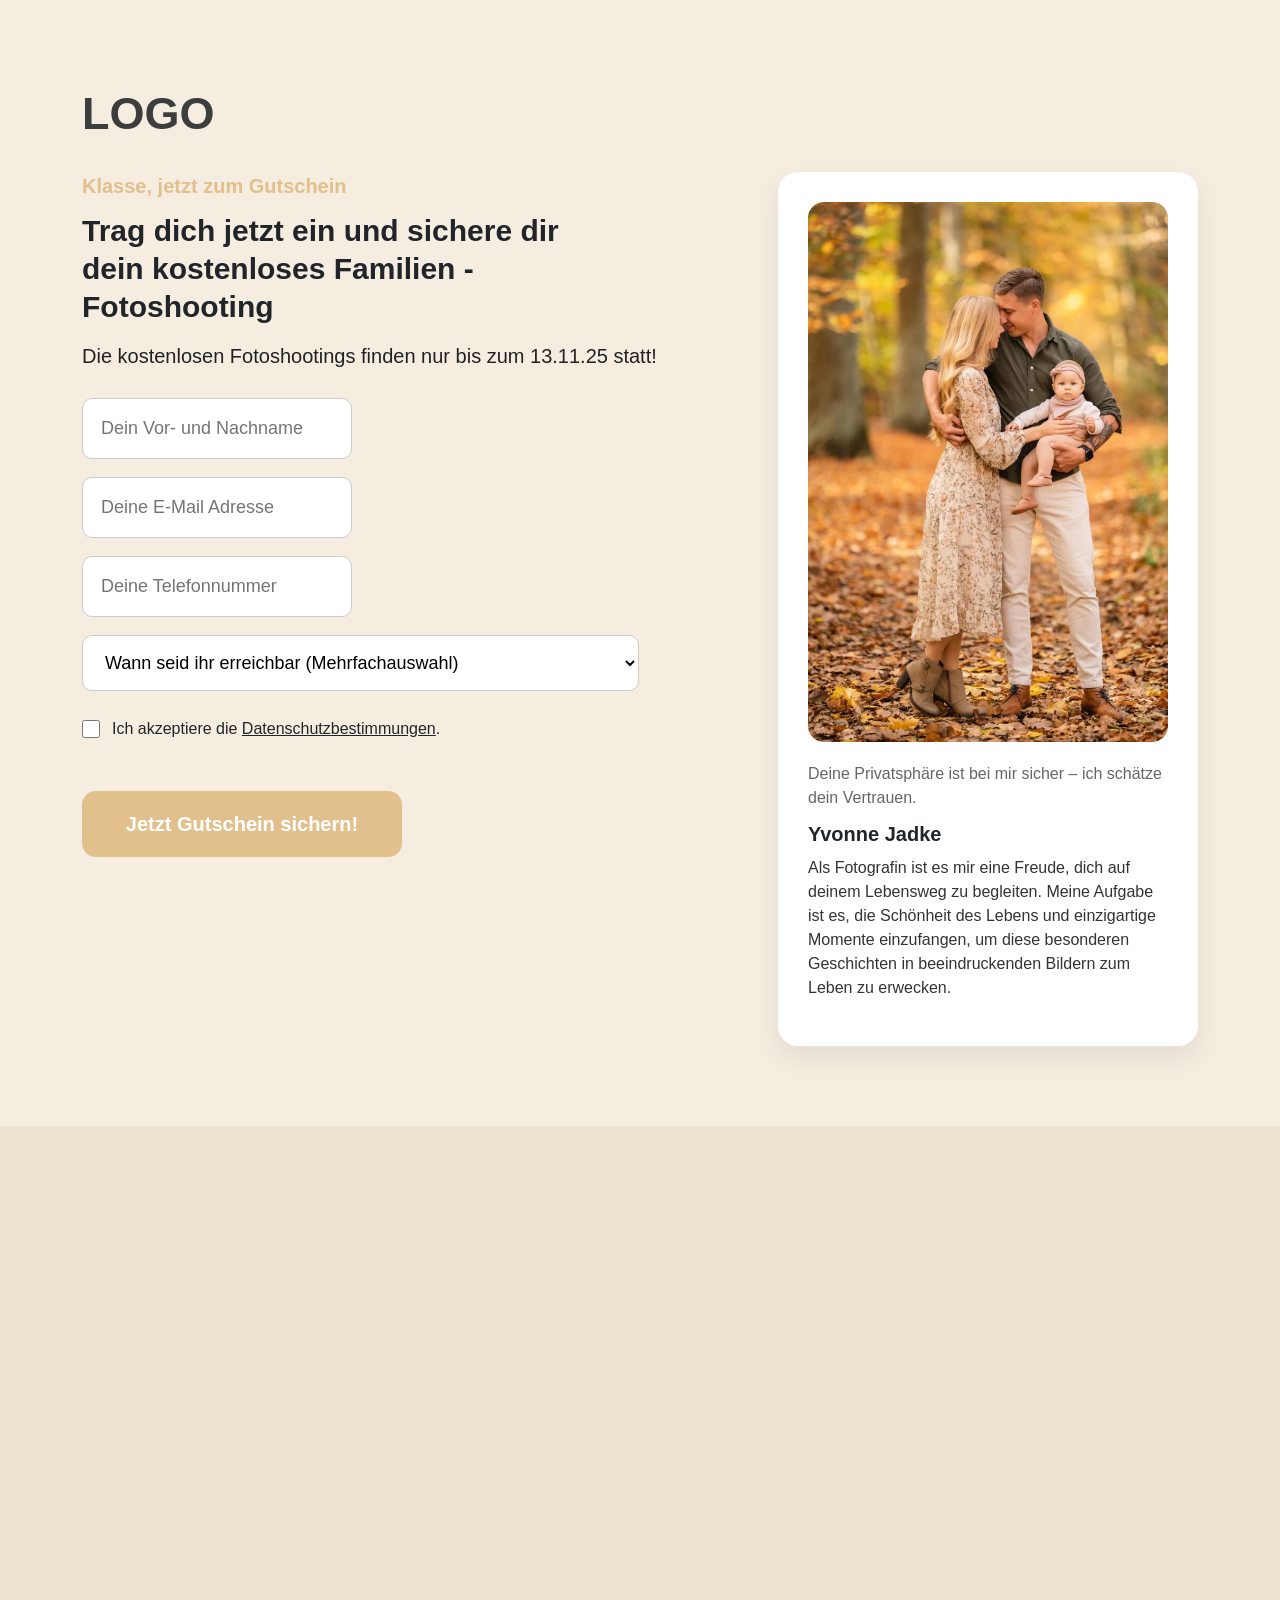
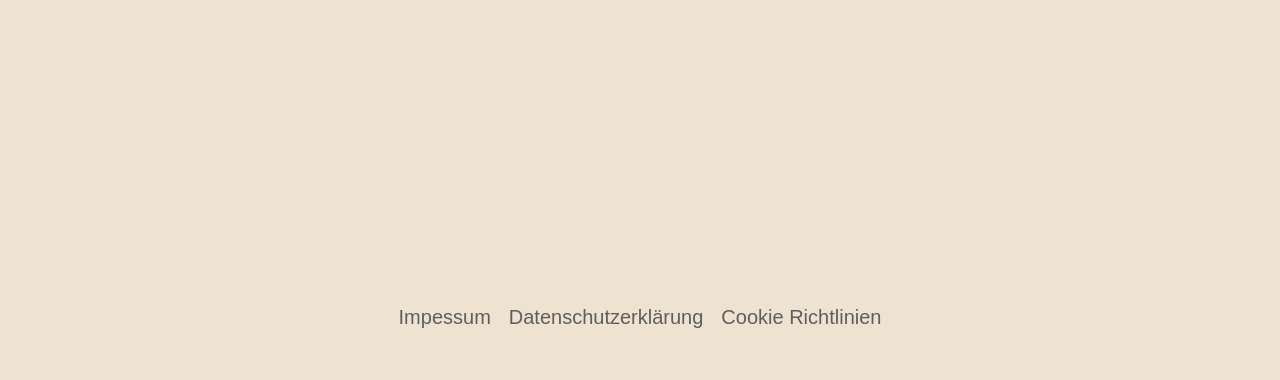
==== gutschein-sichern.html @ 9bd31049 "done form" ====
<!DOCTYPE html>
<html lang="en">

<head>
    <meta charset="UTF-8">
    <meta name="viewport" content="width=device-width, initial-scale=1.0">
    <title>gutschein sichern</title>
    <link href="https://cdn.jsdelivr.net/npm/bootstrap@5.3.3/dist/css/bootstrap.min.css" rel="stylesheet" />
    <link rel="stylesheet" href="styles/reset.css">
    <link rel="stylesheet" href="styles/variables.css">
    <link rel="stylesheet" href="styles/styles.css">
    <link rel="stylesheet" href="https://cdnjs.cloudflare.com/ajax/libs/font-awesome/6.5.1/css/all.min.css" />
    <link rel="stylesheet" href="styles/gutschein-sichern-styles/gutschein-sichern-style.css">
</head>

<body>
    <section id="gutschein-sichern" class="gutschein-section d-flex flex-column">
        <div class="container">
            <a href="#" class="logo d-inline-block mb-4">LOGO</a>

            <div class="d-flex gut-section-infos">
                <div class="gutsch-left-block">
                    <p>Klasse, jetzt zum Gutschein</p>
                    <h6>Trag dich jetzt ein und sichere dir dein kostenloses Familien - Fotoshooting</h6>
                    <p>Die kostenlosen Fotoshootings finden nur bis zum 13.11.25 statt!</p>
                    <form action="thank-you.html" method="get" class="form">
                        <div class="form-group">
                            <label for="name">
                                <input type="text" name="name" id="name" placeholder="Dein Vor- und Nachname" required>
                            </label>
                        </div>
                        <div class="form-group">
                            <label for="email">
                                <input type="email" name="email" id="email" placeholder="Deine E-Mail Adresse" required>
                            </label>
                        </div>
                        <div class="form-group">
                            <label for="phone">
                                <input type="tel" name="phone" id="phone" placeholder="Deine Telefonnummer" required>
                            </label>
                        </div>
                        <div class="form-group">
                            <select name="time-achivement" id="time-achivement" required>
                                <option value="" disabled selected>Wann seid ihr erreichbar (Mehrfachauswahl)</option>
                                <option value="Vormittags (9-12 Uhr)">Vormittags (9-12 Uhr)</option>
                                <option value="Mittags (12-15 Uhr)">Mittags (12-15 Uhr)</option>
                                <option value="Nachmittags (15-18 Uhr)">Nachmittags (15-18 Uhr)</option>
                                <option value="Abends (18-20 Uhr)">Abends (18-20 Uhr)</option>
                            </select>
                        </div>
                        <div class="form-group form-checkbox">
                            <input type="checkbox" name="policy" id="policy" required>
                            <label for="policy">Ich akzeptiere die <span class="datenschutz">Datenschutzbestimmungen</span>.</label>
                        </div>
                        <button type="submit" class="btn-submit">Jetzt Gutschein sichern!</button>
                    </form>
                </div>
                <div class="gutsch-right-block">
                    <img src="images/photo1.webp" alt="image">
                    <p>Deine Privatsphäre ist bei mir sicher – ich schätze dein Vertrauen.</p>
                    <h5>Yvonne Jadke</h5>
                    <p>Als Fotografin ist es mir eine Freude, dich auf deinem Lebensweg zu begleiten. Meine Aufgabe ist es, die Schönheit des Lebens und einzigartige Momente einzufangen, um diese besonderen Geschichten in beeindruckenden Bildern zum Leben zu erwecken.</p>
                </div>
            </div>
        </div>

    </section>
    <section class="section-13 py-5">
        <div class="block-google-map">
            <iframe class="google-map" src="https://www.google.com/maps/embed?pb=!1m18!1m12!1m3!1d2428.233173836531!2d13.402032377110048!3d52.51111913688651!2m3!1f0!2f0!3f0!3m2!1i1024!2i768!4f13.1!3m3!1m2!1s0x47a84e27dade5561%3A0x2454d91ffab308fa!2sWallstra%C3%9Fe%209-13%2C%2010179%20Berlin!5e0!3m2!1sru!2sde!4v1746625321303!5m2!1sru!2sde" title="our location"></iframe>
        </div>
        <div class="legal-privacy">
            <a href="#">Impessum</a>
            <a href="#">Datenschutzerklärung</a>
            <a href="#">Cookie Richtlinien</a>
        </div>
    </section>

    <script src="https://cdn.jsdelivr.net/npm/bootstrap@5.3.3/dist/js/bootstrap.bundle.min.js"></script>
</body>

</html>
---- styles/variables.css ----
:root {
    --hintergrund-color: #F5EDE0;
    --button-color: #E2C08D;
    --button-hover-color: #d3b383;
    --schrift-color: #3D3D3D;
    --second-hintergrund-color: #EEE3D0;
    --font-main: "Inter", sans-serif;
    /* --spacing-sides-section: 101px; */
    /* с bootstrap не используется, ибо bootstrap сам управляет крайними отступами с помощью container */
}
---- styles/styles.css ----
body {
    font-family: var(--font-main);

}

/* -------------------------------- */
/* SECTION 1 */
/* -------------------------------- */
.section-1 {
    background-color: var(--hintergrund-color);
    padding: 53px 0 131px 0;
}


.logo {
    font-size: 45px;
    font-weight: 700;
    color: var(--schrift-color);
    text-decoration: none;
}

.hero-title {
    font-size: 55px;
    line-height: 67px;
    font-weight: 700;
    color: var(--schrift-color);
}

.sec1-hero-title-span {
    color: var(--button-color);
}

.hero-description {
    font-size: 22px;
    line-height: 27px;
    color: var(--schrift-color);
    width: 80%;
}

.section1-button {
    width: 286px;
    padding: 19px 0;
    background: var(--button-color);
    border: none;
    color: #fff;
    font-size: 22px;
    font-weight: 700;
    cursor: pointer;
    transition: 0.3s;
    text-align: center;
    text-decoration: none;
}

.section1-button:hover {
    background-color: var(--button-hover-color);
}

.hero-images-wrapper {
    max-width: 550px;
    width: 100%;
    position: relative;
    margin-left: auto;
}

.img-big {
    width: 428px;
    height: auto;
    max-width: 100%;
}

.img-small {
    width: 306px;
    height: auto;
    bottom: -74px;
    left: -92px;
    max-width: 100%;
}

/* -------------------------------- */
/* SECTION 2 */
/* -------------------------------- */
.section-2 {
    background-color: var(--second-hintergrund-color);
}

.section-2-image {
    width: 100%;
    max-width: 428px;
    height: auto;
    max-height: 460px;
    object-fit: cover;
}

.section-2-title {
    font-size: 28px;
    font-weight: 700;
    margin-bottom: 85px;
}

.section-2-text {
    font-size: 22px;
    line-height: 27px;
}

.section-2-line {
    border: 1px solid #000;
    opacity: 1;
    margin: 42px 0 58px 0;
}

.section-2-button {
    font-size: 22px;
    border: none;
    background: transparent;
    cursor: pointer;
    font-weight: 700;
    display: inline-flex;
    align-items: center;
    gap: 12px;
    text-decoration: none;
    color: #000;
}

.arrow-img {
    transition: transform 0.3s ease;
}

.section-2-button:hover .arrow-img {
    transform: translateX(6px);
}

/* -------------------------------- */
/* SECTION 3 */
/* -------------------------------- */
.section-3 {
    background-color: var(--hintergrund-color);
}

.section-3-title {
    font-size: 28px;
    font-weight: 700;
    margin-bottom: 85px;
}

.section-3-text {
    font-size: 22px;
    line-height: 27px;
}

.section-3-text-bold {
    font-size: 22px;
    line-height: 27px;
    font-weight: 700;
    margin-top: 30px;
}

.section-3-line {
    border: 1px solid #000;
    opacity: 1;
    margin: 42px 0 58px 0;
}

.section-3-button {
    font-size: 22px;
    font-weight: 700;
    border: none;
    background: transparent;
    display: inline-flex;
    align-items: center;
    gap: 12px;
    cursor: pointer;
    text-decoration: none;
    color: #000;
}

.section-3-button:hover .arrow-img {
    transform: translateX(6px);
}

.section-3-imagebox {
    background: #fff;
    padding: 32px;
    max-width: 493px;
    display: flex;
    flex-direction: column;
    align-items: center;
}

.section-3-image {
    width: 100%;
    max-width: 428px;
    height: auto;
    max-height: 440px;
}

.section-3-imagebox span {
    margin-top: 30px;
    font-size: 22px;
    color: var(--button-color);
}

.section11 {
    background-color: var(--second-hintergrund-color);
    display: flex;
    flex-direction: column;
    gap: 73px;
}

.section11-title {
    font-weight: 700;
    font-size: 35px;
    line-height: 42px;
    margin: 0 auto;
    text-align: center;
    max-width: 900px;
}


.section11-articles {
    display: flex;
    gap: 16px;
    flex-wrap: nowrap;
    justify-content: center;
    padding: 0 20px;
}

.section11-article {
    display: flex;
    flex-direction: column;
    width: 100%;
    max-width: 500px;
    transition: 0.3s ease;
}

.section11-article:hover {
    transform: translateY(-4px);
    border-radius: 10px;
}

.section11-article:nth-child(1) {
    margin-top: 0;
}

.section11-article:nth-child(2) {
    margin-top: 40px;
}

.section11-article:nth-child(3) {
    margin-top: 80px;
}

.section11-article:nth-child(4) {
    margin-top: 120px;
}

.section11-article img {
    width: 100%;
    max-width: 500px;
    height: auto;
    object-fit: cover;
    transition: 0.4s ease;
}

.section11-article img:hover {
    border-radius: 10px;
}

.section11-untertitle {
    font-weight: 700;
    font-size: 22px;
    line-height: 27px;
    margin-top: 29px;
}



.section11-description {
    font-weight: 500;
    font-size: 22px;
    line-height: 27px;
}

.section-12 {
    background-color: var(--hintergrund-color);
}

/* Image */
.section-12-image {
    width: 100%;
    max-width: 428px;
    height: auto;
    max-height: 460px;
    object-fit: cover;
}

/* Content wrapper */
.section-12-content {
    display: flex;
    flex-direction: column;
}

/* Title */
.section-12-title {
    font-size: 28px;
    font-weight: 700;
    margin-bottom: 40px;
}

.section-12-title span {
    font-weight: 700;
}

/* Divider */
.section-12-line {
    border: 1px solid #000;
    opacity: 1;
    margin: 0 0 40px 0;
}

/* Text */
.section-12-text {
    font-size: 22px;
    line-height: 27px;
    margin-bottom: 18px;
}

/* section-13 */

.section-13 {
    background-color: var(--second-hintergrund-color);
    /* background-color: #f7f7f7; */
}

.block-google-map {
    display: flex;
    align-items: center;
    justify-content: center;
}

.google-map {
    width: 100%;
    max-width: 70%;
    height: 100vh;
    max-height: 680px;
    border-radius: 16px;
}

.legal-privacy {
    display: flex;
    align-items: center;
    justify-content: center;
    gap: 18px;
    margin-top: 3rem;
}

.legal-privacy a {
    text-decoration: none;
    font-size: 20px;
    color: #5e5e5e;
    transition: 0.3s ease-in-out;
}

.legal-privacy a:hover {
    transform: translateY(-3px);
    text-decoration: underline;
}

@media(max-width:1670px) {
    .section11-article:nth-child(2) {
        margin-top: 0;
    }

    .section11-article:nth-child(3) {
        margin-top: 0;
    }

    .section11-article:nth-child(4) {
        margin-top: 0;
    }

    .section11-articles {
        flex-wrap: wrap;
    }

    .section11-article {
        max-width: 440px;
        transition: 0.3s ease;
        text-align: center;
    }

    .section11-untertitle {
        margin-top: 12px;
        font-size: 20px;
    }

    .section11-article img {
        max-width: 440px;
    }

    .section11-description {
        font-size: 20px;
    }

    .section11-title {
        font-size: 28px;
    }


}

@media(max-width:1399px) {
    .hero-images-wrapper {
        right: -40px;
    }

    .img-big {
        max-width: 350px;
        height: auto;
        max-height: 394px;
    }

    .img-small {
        width: 100%;
        max-width: 200px;
        height: auto;
        max-height: 290px;
        bottom: -74px;
        left: -92px;
        z-index: 2;
        transition: transform 0.3s ease;
    }
}

@media (max-width: 1200px) {

    #hero .col-lg-6 {
        text-align: center;
        align-items: center;
    }

    .hero-images-wrapper {
        margin-top: 50px;
        max-width: 380px;
        margin-left: 0;
    }

    .img-small {
        width: 220px;
    }
}

@media(max-width:991px) {
    .hero-title {
        font-size: 50px;
    }

    .section-2-image {
        width: 100%;
        max-width: 350px;
        height: auto;
        max-height: 394px;
        object-fit: cover;
    }

    .section-2-title {
        font-size: 28px;
        font-weight: 700;
        margin-bottom: 35px;
        margin-top: 20px;
    }

    .justify-content-start {
        justify-content: center !important;
    }

    .section-2 {
        text-align: center;
    }

    .section-2-title {
        font-size: 24px;
        margin-bottom: 29px;
    }

    .section-2-text {
        font-size: 20px;
    }

    .section-2-image {
        max-width: 290px;
        max-height: 320px;
    }

    .section-2-button {
        font-size: 20px;
    }

    .section-3-title {
        font-size: 24px;
        margin-bottom: 29px;
    }

    .section-3-text {
        font-size: 20px;
    }

    .section-3-text-bold {
        font-size: 20px;
    }

    .section-3-button {
        font-size: 20px;
    }

    .section-3 {
        text-align: center;
    }

    .section-3-imagebox {
        margin: 30px auto;
        padding: 30px;
        max-width: 345px;
    }

    .section-3-image {
        max-width: 290px;
        max-height: 365px;
    }

    .section-3-imagebox span {
        margin-top: 28px;
        font-size: 16px;
    }

    .section-12-image {
        margin-bottom: 40px;
    }

    .google-map {
        max-height: 400px;
    }
}

@media (max-width: 895px) {
    .section11-articles {
        gap: 30px;
    }

    .section11-article img {
        max-width: 440px;
        border-radius: 10px;
    }
}

@media (max-width: 768px) {
    .hero-title {
        font-size: 40px;
        line-height: 50px;
    }

    .hero-description {
        font-size: 20px;
    }

    .section1-button {
        width: 226px;
        padding: 15px 0;
        font-size: 20px;
        cursor: pointer;
        transition: 0.3s;
    }

    .img-big {
        width: 290px;
    }

    .img-small {
        width: 190px;
        left: -40px;
    }
}

@media (max-width: 690px) {
    .section11-article img {
        max-width: 350px;
        max-height: 420px;
    }

    .section11-article {
        max-width: 350px;
    }

    .section-12-image {
        max-width: 350px;
        max-height: 420px;
        border-radius: 10px;
    }

    .section-12-title {
        font-size: 22px;
        font-weight: 700;
        text-align: center;
    }

    .section-12-text {
        font-size: 18px;
    }

    .legal-privacy a {
        font-size: 18px;
    }
}

@media (max-width: 574px) {
    .section11-title {
        font-size: 25px;
    }
}

@media (max-width: 502px) {
    .legal-privacy {
        flex-wrap: wrap;
        padding: 0 12px;
    }
}

@media (max-width: 468px) {
    .hero-title {
        font-size: 30px;
        line-height: 40px;
    }

    .hero-description {
        font-size: 18px;
    }

    .hero-images-wrapper {
        margin-top: 50px;
        max-width: 290px;
    }

    .img-big {
        max-width: 230px;
        max-height: 310px;
    }

    .img-small {
        max-width: 145px;
        max-height: 290px;
        left: -40px;
    }

    .section1-button {
        width: 198px;
        padding: 13px 0;
        font-size: 18px;
        cursor: pointer;
        transition: 0.3s;
    }

    .section-2-image {
        max-width: 230px;
        max-height: 310px;
    }

    .section-2-title {
        font-size: 22px;
        margin-bottom: 29px;
    }

    .section-2-text {
        font-size: 18px;
    }

    .section-2-button {
        font-size: 18px;
    }

    .section-3-button {
        font-size: 18px;
    }

    .section-3-title {
        font-size: 22px;
        margin-bottom: 29px;
    }

    .section-3-text {
        font-size: 18px;
    }

    .section-3-text-bold {
        font-size: 18px;
    }

    .section-3-image {
        max-width: 230px;
        max-height: 316px;
    }

    .section-3-imagebox {
        margin: 30px auto;
        padding: 28px 20px 20px 20px;
        max-width: 345px;
    }

    .section11-article {
        max-width: 380px;
    }

    .section11-article img {
        max-width: 380px;
        max-height: 400px;
    }

    .section11-untertitle,
    .section11-description {
        font-size: 18px;
    }

    .section11-articles {
        padding: 0 20px;
    }

    .section11-button-wrapper {
        max-width: 300px;
        margin: 0 auto;
    }

    .section11-button-wrapper a {
        font-size: 16px;
    }
}

@media(max-width:375px) {

    .hero-images-wrapper {
        margin-top: 50px;
        max-width: 210px;
    }

    .img-big {
        max-width: 150px;
        max-height: 200px;
    }

    .img-small {
        max-width: 105px;
        max-height: 150px;
        left: -40px;
    }

    .section1-button {
        width: 168px;
        padding: 10px 0;
        font-size: 18px;
    }

    .section-2-image {
        max-width: 200px;
        max-height: 290px;
    }

    .section-3-imagebox {
        margin: 30px auto;
        padding: 26px 24px 26px 24px;
        max-width: 305px;
    }

    .section-3-image {
        max-width: 200px;
        max-height: 290px;
    }
}
---- styles/gutschein-sichern-styles/gutschein-sichern-style.css ----
.gutschein-section {
    background-color: var(--hintergrund-color);
    padding: 80px 0;
}

/* ===== Layout ===== */
.gut-section-infos {
    display: flex;
    gap: 120px;
    align-items: flex-start;
}

/* ===== LEFT BLOCK ===== */
.gutsch-left-block {
    max-width: 600px;
}

.gutsch-left-block p:first-of-type {
    font-weight: 600;
    font-size: 20px;
    color: var(--button-color);
    margin-bottom: 12px;
}

.gutsch-left-block h6 {
    font-weight: 700;
    font-size: 30px;
    line-height: 38px;
    margin-bottom: 16px;
}

.gutsch-left-block p {
    font-weight: 500;
    font-size: 20px;
    line-height: 28px;
    margin-bottom: 28px;
    color: #222;
}

/* ===== FORM ===== */
.form {
    display: flex;
    flex-direction: column;
    gap: 18px;
}

.form-group {
    max-width: 557px;
}

/* inputs + select */
.form-group input,
.form-group select {
    width: 100%;
    padding: 16px 18px;
    font-size: 18px;
    border-radius: 10px;
    border: 1px solid #ccc;
    background-color: #fff;
    transition: border-color 0.25s ease, box-shadow 0.25s ease;
}

.form-group input:focus,
.form-group select:focus {
    outline: none;
    border-color: var(--button-color);
    box-shadow: 0 0 0 3px rgba(0, 0, 0, 0.06);
}

/* checkbox */
.form-checkbox {
    display: flex;
    align-items: center;
    gap: 12px;
    font-size: 16px;
    margin-top: 8px;
}

.form-checkbox input {
    width: 18px;
    height: 18px;
}

/* submit */
.btn-submit {
    width: 100%;
    max-width: 320px;
    margin-top: 32px;
    padding: 18px 0;
    background: var(--button-color);
    border-radius: 14px;
    border: none;
    color: #fff;
    font-size: 20px;
    font-weight: 700;
    cursor: pointer;
    transition: transform 0.2s ease, box-shadow 0.2s ease;
}

.btn-submit:hover {
    transform: translateY(-2px);
    box-shadow: 0 10px 25px rgba(0, 0, 0, 0.15);
}

/* ===== RIGHT BLOCK ===== */
.gutsch-right-block {
    max-width: 420px;
    background-color: #fff;
    border-radius: 20px;
    padding: 30px;
    box-shadow: 0 12px 30px rgba(0, 0, 0, 0.08);
}

.gutsch-right-block img {
    width: 100%;
    border-radius: 16px;
    margin-bottom: 20px;
}

.gutsch-right-block p:first-of-type {
    font-size: 16px;
    color: #666;
    margin-bottom: 12px;
}

.gutsch-right-block h5 {
    font-weight: 700;
    font-size: 20px;
    margin-bottom: 10px;
}

.gutsch-right-block p {
    font-size: 16px;
    line-height: 24px;
    color: #333;
}

.datenschutz {
    text-decoration: underline;
    transition: 0.3s;
}

.datenschutz:hover {
    color: var(--button-color);
}

/* ===== Responsive ===== */
@media (max-width: 991px) {
    .gut-section-infos {
        flex-direction: column;
        gap: 60px;
    }

    .gutsch-right-block {
        max-width: 100%;
    }
}
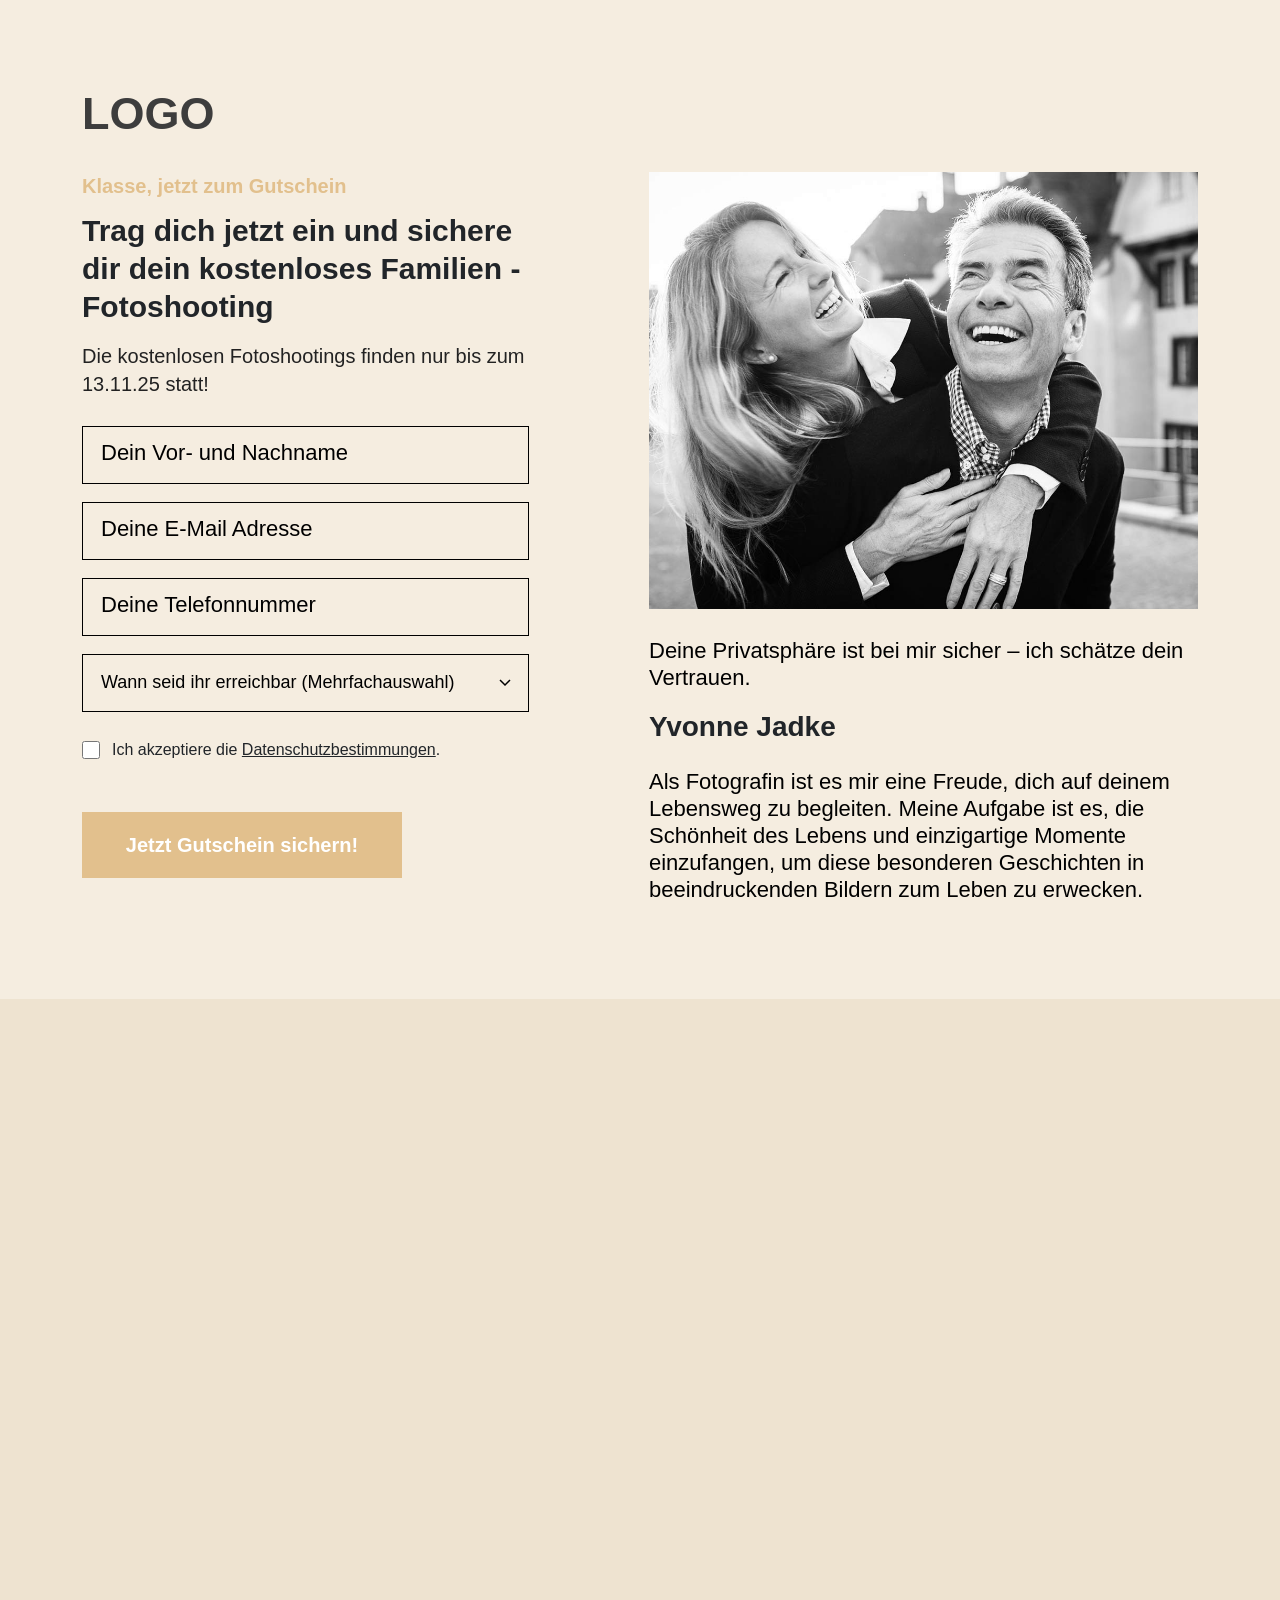
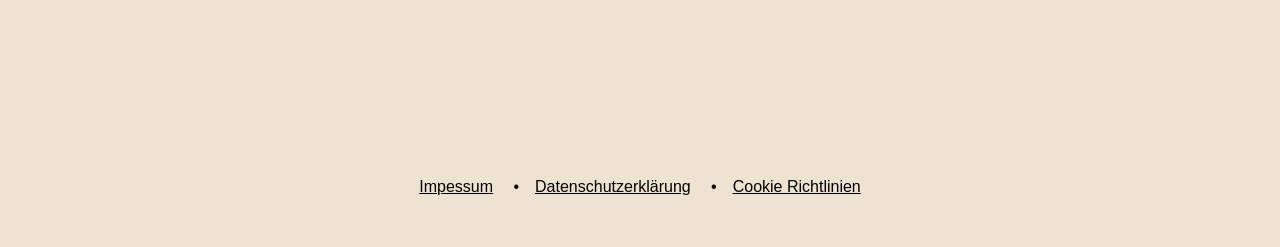
==== commit 3bac59dc: "correction of details" ====
--- a/gutschein-sichern.html
+++ b/gutschein-sichern.html
@@ -25,29 +25,29 @@
                     <p>Die kostenlosen Fotoshootings finden nur bis zum 13.11.25 statt!</p>
                     <form action="thank-you.html" method="get" class="form">
                         <div class="form-group">
-                            <label for="name">
-                                <input type="text" name="name" id="name" placeholder="Dein Vor- und Nachname" required>
-                            </label>
+                            <input type="text" name="name" id="name" placeholder="Dein Vor- und Nachname" required>
                         </div>
+
                         <div class="form-group">
-                            <label for="email">
-                                <input type="email" name="email" id="email" placeholder="Deine E-Mail Adresse" required>
-                            </label>
+                            <input type="email" name="email" id="email" placeholder="Deine E-Mail Adresse" required>
                         </div>
+
                         <div class="form-group">
-                            <label for="phone">
-                                <input type="tel" name="phone" id="phone" placeholder="Deine Telefonnummer" required>
-                            </label>
+                            <input type="tel" name="phone" id="phone" placeholder="Deine Telefonnummer" required>
                         </div>
+
                         <div class="form-group">
                             <select name="time-achivement" id="time-achivement" required>
-                                <option value="" disabled selected>Wann seid ihr erreichbar (Mehrfachauswahl)</option>
+                                <option value="" disabled selected>
+                                    Wann seid ihr erreichbar (Mehrfachauswahl)
+                                </option>
                                 <option value="Vormittags (9-12 Uhr)">Vormittags (9-12 Uhr)</option>
                                 <option value="Mittags (12-15 Uhr)">Mittags (12-15 Uhr)</option>
                                 <option value="Nachmittags (15-18 Uhr)">Nachmittags (15-18 Uhr)</option>
                                 <option value="Abends (18-20 Uhr)">Abends (18-20 Uhr)</option>
                             </select>
                         </div>
+
                         <div class="form-group form-checkbox">
                             <input type="checkbox" name="policy" id="policy" required>
                             <label for="policy">Ich akzeptiere die <span class="datenschutz">Datenschutzbestimmungen</span>.</label>
@@ -56,7 +56,7 @@
                     </form>
                 </div>
                 <div class="gutsch-right-block">
-                    <img src="images/photo1.webp" alt="image">
+                    <img src="images/photo3.jpg" alt="image">
                     <p>Deine Privatsphäre ist bei mir sicher – ich schätze dein Vertrauen.</p>
                     <h5>Yvonne Jadke</h5>
                     <p>Als Fotografin ist es mir eine Freude, dich auf deinem Lebensweg zu begleiten. Meine Aufgabe ist es, die Schönheit des Lebens und einzigartige Momente einzufangen, um diese besonderen Geschichten in beeindruckenden Bildern zum Leben zu erwecken.</p>
--- a/styles/styles.css
+++ b/styles/styles.css
@@ -119,6 +119,8 @@
     gap: 12px;
     text-decoration: none;
     color: #000;
+    border: 1px solid;
+    padding: 10px 30px 10px 20px;
 }
 
 .arrow-img {
@@ -171,6 +173,8 @@
     cursor: pointer;
     text-decoration: none;
     color: #000;
+    border: 1px solid;
+    padding: 10px 30px 10px 20px;
 }
 
 .section-3-button:hover .arrow-img {
@@ -199,6 +203,47 @@
     color: var(--button-color);
 }
 
+/* CARD */
+.step-card {
+    display: flex;
+    flex-direction: column;
+    padding: 32px;
+    background-color: #fff;
+    border-radius: 12px;
+    height: 100%;
+}
+
+/* HEADER: icon + title */
+.step-header {
+    display: flex;
+    align-items: center;
+    gap: 16px;
+    margin-bottom: 16px;
+}
+
+/* ICON */
+.icon-circle-md {
+    width: 56px;
+    height: 56px;
+    border-radius: 50%;
+    display: flex;
+    align-items: center;
+    justify-content: center;
+    flex-shrink: 0;
+}
+
+/* TEXT */
+.step-text {
+    font-size: 16px;
+    line-height: 24px;
+    margin-bottom: 24px;
+}
+
+/* LINE always bottom */
+.step-card hr {
+    margin-top: auto;
+}
+
 .section11 {
     background-color: var(--second-hintergrund-color);
     display: flex;
@@ -219,16 +264,16 @@
 .section11-articles {
     display: flex;
     gap: 16px;
-    flex-wrap: nowrap;
     justify-content: center;
     padding: 0 20px;
 }
 
+/* карточка */
 .section11-article {
     display: flex;
     flex-direction: column;
     width: 100%;
-    max-width: 500px;
+    max-width: 420px;
     transition: 0.3s ease;
 }
 
@@ -237,19 +282,19 @@
     border-radius: 10px;
 }
 
+.section11-article:nth-child(4) {
+    margin-top: 0;
+}
+
+.section11-article:nth-child(3) {
+    margin-top: 40px;
+}
+
+.section11-article:nth-child(2) {
+    margin-top: 80px;
+}
+
 .section11-article:nth-child(1) {
-    margin-top: 0;
-}
-
-.section11-article:nth-child(2) {
-    margin-top: 40px;
-}
-
-.section11-article:nth-child(3) {
-    margin-top: 80px;
-}
-
-.section11-article:nth-child(4) {
     margin-top: 120px;
 }
 
@@ -328,7 +373,6 @@
 
 .section-13 {
     background-color: var(--second-hintergrund-color);
-    /* background-color: #f7f7f7; */
 }
 
 .block-google-map {
@@ -354,16 +398,27 @@
 }
 
 .legal-privacy a {
+    position: relative;
+    padding: 0 12px;
     text-decoration: none;
-    font-size: 20px;
-    color: #5e5e5e;
     transition: 0.3s ease-in-out;
-}
-
-.legal-privacy a:hover {
-    transform: translateY(-3px);
+    font-weight: 400;
+    font-size: 16px;
+    color: #000000;
     text-decoration: underline;
-}
+
+}
+
+.legal-privacy a:not(:last-child)::after {
+    content: "•";
+    position: absolute;
+    right: -14px;
+    top: 50%;
+    transform: translateY(-50%);
+    color: #000;
+    font-size: 16px;
+}
+
 
 @media(max-width:1670px) {
     .section11-article:nth-child(2) {
@@ -449,6 +504,67 @@
     }
 }
 
+@media (min-width: 1200px) {
+    .section11-articles {
+        flex-wrap: nowrap;
+    }
+
+    .section11-article:nth-child(1) {
+        margin-top: 120px;
+    }
+
+    .section11-article:nth-child(2) {
+        margin-top: 80px;
+    }
+
+    .section11-article:nth-child(3) {
+        margin-top: 40px;
+    }
+
+    .section11-article:nth-child(4) {
+        margin-top: 0;
+    }
+}
+
+@media (max-width: 1199px) {
+    .section11-articles {
+        flex-wrap: wrap;
+    }
+
+    .section11-article {
+        margin-top: 0 !important;
+    }
+}
+
+@media (max-width: 767px) {
+    .section11 {
+        gap: 40px;
+    }
+
+    .section11-title {
+        font-size: 26px;
+        line-height: 32px;
+        padding: 0 20px;
+    }
+
+    .section11-articles {
+        gap: 32px;
+    }
+
+    .section11-article {
+        max-width: 100%;
+        margin-top: 0 !important;
+        align-items: center;
+        text-align: center;
+    }
+
+    .section11-description,
+    .section11-untertitle {
+        font-size: 18px;
+        line-height: 24px;
+    }
+}
+
 @media(max-width:991px) {
     .hero-title {
         font-size: 50px;
@@ -541,16 +657,13 @@
     }
 }
 
-@media (max-width: 895px) {
-    .section11-articles {
-        gap: 30px;
-    }
+/* @media (max-width: 895px) {
 
     .section11-article img {
         max-width: 440px;
         border-radius: 10px;
     }
-}
+} */
 
 @media (max-width: 768px) {
     .hero-title {
@@ -607,7 +720,7 @@
     }
 
     .legal-privacy a {
-        font-size: 18px;
+        font-size: 16px;
     }
 }
 
@@ -624,6 +737,12 @@
     }
 }
 
+@media (max-width:496px) {
+    .legal-privacy a:not(:last-child)::after {
+        display: none;
+    }
+}
+
 @media (max-width: 468px) {
     .hero-title {
         font-size: 30px;
@@ -718,10 +837,6 @@
         font-size: 18px;
     }
 
-    .section11-articles {
-        padding: 0 20px;
-    }
-
     .section11-button-wrapper {
         max-width: 300px;
         margin: 0 auto;
--- a/styles/gutschein-sichern-styles/gutschein-sichern-style.css
+++ b/styles/gutschein-sichern-styles/gutschein-sichern-style.css
@@ -49,22 +49,68 @@
 }
 
 /* inputs + select */
-.form-group input,
+/* inputs + select (ТОЛЬКО текстовые поля) */
+.form-group input:not([type="checkbox"]),
 .form-group select {
     width: 100%;
-    padding: 16px 18px;
+    height: 58px;
+    padding: 0 18px;
     font-size: 18px;
-    border-radius: 10px;
-    border: 1px solid #ccc;
-    background-color: #fff;
-    transition: border-color 0.25s ease, box-shadow 0.25s ease;
-}
+    font-weight: 400;
+    color: #000;
+
+    border: 1px solid #000;
+    background-color: transparent;
+    outline: none;
+    box-shadow: none;
+    transition: border-color 0.25s ease;
+    appearance: none;
+    -webkit-appearance: none;
+    -moz-appearance: none;
+
+}
+
+/* form-group с select */
+.form-group:has(select) {
+    position: relative;
+}
+
+/* select */
+.form-group select {
+    padding-right: 48px;
+    cursor: pointer;
+}
+
+/* стрелка ТОЛЬКО у select */
+.form-group:has(select)::after {
+    content: "";
+    position: absolute;
+    top: 50%;
+    right: 18px;
+    transform: translateY(-50%);
+    width: 12px;
+    height: 8px;
+
+    background-image: url("data:image/svg+xml,%3Csvg width='12' height='8' viewBox='0 0 12 8' fill='none' xmlns='http://www.w3.org/2000/svg'%3E%3Cpath d='M1 1L6 6L11 1' stroke='black' stroke-width='1.5'/%3E%3C/svg%3E");
+    background-repeat: no-repeat;
+    background-size: contain;
+
+    pointer-events: none;
+}
+
 
 .form-group input:focus,
 .form-group select:focus {
     outline: none;
     border-color: var(--button-color);
     box-shadow: 0 0 0 3px rgba(0, 0, 0, 0.06);
+}
+
+.form-group input::placeholder {
+    font-weight: 500;
+    font-size: 22px;
+    line-height: 27px;
+    color: #000000;
 }
 
 /* checkbox */
@@ -79,6 +125,7 @@
 .form-checkbox input {
     width: 18px;
     height: 18px;
+    accent-color: var(--button-color);
 }
 
 /* submit */
@@ -88,7 +135,6 @@
     margin-top: 32px;
     padding: 18px 0;
     background: var(--button-color);
-    border-radius: 14px;
     border: none;
     color: #fff;
     font-size: 20px;
@@ -104,35 +150,40 @@
 
 /* ===== RIGHT BLOCK ===== */
 .gutsch-right-block {
-    max-width: 420px;
-    background-color: #fff;
-    border-radius: 20px;
-    padding: 30px;
-    box-shadow: 0 12px 30px rgba(0, 0, 0, 0.08);
-}
+    max-width: 549px;
+    padding: 0;
+    background: none;
+    box-shadow: none;
+}
+
 
 .gutsch-right-block img {
     width: 100%;
-    border-radius: 16px;
-    margin-bottom: 20px;
+    max-width: 549px;
+    height: 437px;
+    object-fit: cover;
+    margin-bottom: 28px;
 }
 
 .gutsch-right-block p:first-of-type {
-    font-size: 16px;
-    color: #666;
-    margin-bottom: 12px;
+    font-weight: 500;
+    font-size: 22px;
+    line-height: 27px;
 }
 
 .gutsch-right-block h5 {
     font-weight: 700;
-    font-size: 20px;
-    margin-bottom: 10px;
+    font-size: 28px;
+    line-height: 34px;
+    margin-top: 19px;
+    margin-bottom: 24px;
 }
 
 .gutsch-right-block p {
-    font-size: 16px;
-    line-height: 24px;
-    color: #333;
+    font-weight: 500;
+    font-size: 22px;
+    line-height: 27px;
+    color: #000000;
 }
 
 .datenschutz {
@@ -153,5 +204,44 @@
 
     .gutsch-right-block {
         max-width: 100%;
+        display: flex;
+        flex-direction: column;
+        align-items: center;
+    }
+
+
+    .gutsch-right-block img {
+        width: 70%;
+        border-radius: 16px;
+        margin-bottom: 20px;
+    }
+}
+
+@media (max-width: 767px) {
+    .gutsch-left-block h6 {
+        font-size: 24px;
+        line-height: 30px;
+    }
+
+    .gutsch-left-block p {
+        font-size: 18px;
+    }
+
+    .form-group input:not([type="checkbox"]),
+    .form-group select {
+        height: 56px;
+        font-size: 16px;
+    }
+
+    .form-group input::placeholder {
+        font-size: 16px;
+    }
+
+    .btn-submit {
+        width: 100%;
+        margin-top: 26px;
+        border: none;
+        color: #fff;
+        font-size: 18px;
     }
 }
